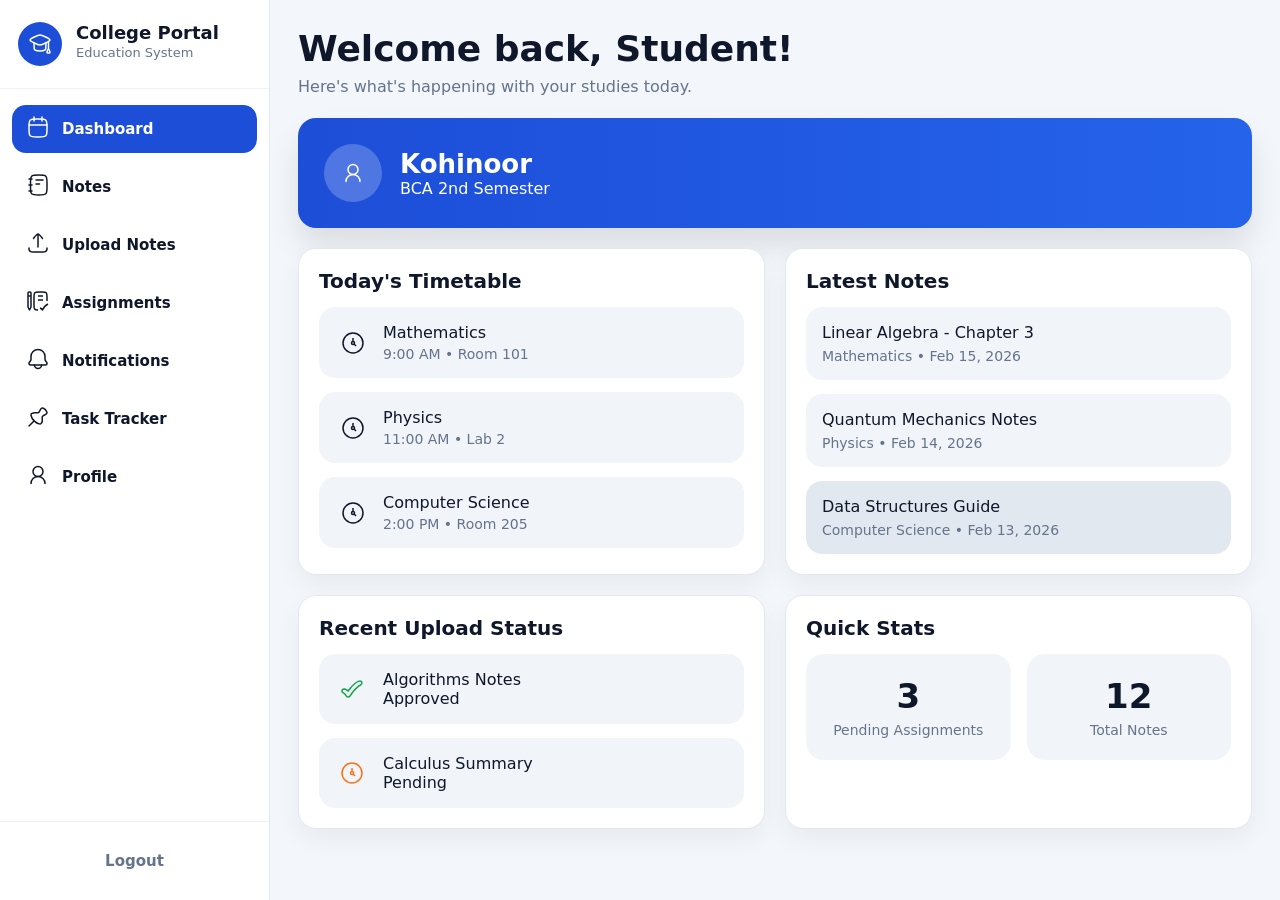
==== student dashboard section/student_dashboard.html @ 4016aca6 "Initial commit - College Portal Project" ====
<!doctype html>
<html lang="en">
  <head>
    <meta charset="UTF-8" />
    <meta name="viewport" content="width=device-width, initial-scale=1.0" />
    <title>College Portal - Dashboard</title>
    <link rel="stylesheet" href="student_dashboard.css" />
    <link rel="stylesheet" href="notes_student_dashboard.css">
  </head>

  <body>
    <!-- ===== SIDEBAR ===== -->
    <aside class="sidebar">
      <div class="brand">
        <div class="brand-icon">
          
          <svg xmlns="http://www.w3.org/2000/svg" viewBox="0 0 24 24" width="24" height="24" color="white" fill="none" stroke="currentColor" stroke-width="1.5" stroke-linecap="round" stroke-linejoin="round">
    <path d="M2 8C2 9.34178 10.0949 13 11.9861 13C13.8772 13 21.9722 9.34178 21.9722 8C21.9722 6.65822 13.8772 3 11.9861 3C10.0949 3 2 6.65822 2 8Z"/>
    <path d="M5.99414 11L6.23925 16.6299C6.24415 16.7426 6.25634 16.8555 6.28901 16.9635C6.38998 17.2973 6.57608 17.6006 6.86 17.8044C9.08146 19.3985 14.8901 19.3985 17.1115 17.8044C17.3956 17.6006 17.5816 17.2973 17.6826 16.9635C17.7152 16.8555 17.7274 16.7426 17.7324 16.6299L17.9774 11"/>
    <path d="M20.4734 9.5V16.5M20.4734 16.5C19.6814 17.9463 19.3312 18.7212 18.9755 20C18.8983 20.455 18.9596 20.6843 19.2732 20.8879C19.4006 20.9706 19.5537 21 19.7055 21H21.2259C21.3876 21 21.5507 20.9663 21.6838 20.8745C21.9753 20.6735 22.0503 20.453 21.9713 20C21.6595 18.8126 21.2623 18.0008 20.4734 16.5Z"/>
</svg>
        </div>

        <div class="brand-text">
          <h2>College Portal</h2>
          <p>Education System</p>
        </div>
      </div>

      <!-- ✅ SIDEBAR NAV -->
      <nav class="nav">
        <button class="nav-item active" data-page="dashboardPage">
          <span class="nav-ico"><svg xmlns="http://www.w3.org/2000/svg" viewBox="0 0 24 24" width="24" height="24" color="currentColor" fill="none" stroke="currentColor" stroke-width="1.5" stroke-linecap="round" stroke-linejoin="round">
    <path d="M16 2V6M8 2V6"/>
    <path d="M13 4H11C7.22876 4 5.34315 4 4.17157 5.17157C3 6.34315 3 8.22876 3 12V14C3 17.7712 3 19.6569 4.17157 20.8284C5.34315 22 7.22876 22 11 22H13C16.7712 22 18.6569 22 19.8284 20.8284C21 19.6569 21 17.7712 21 14V12C21 8.22876 21 6.34315 19.8284 5.17157C18.6569 4 16.7712 4 13 4Z"/>
    <path d="M3 10H21"/>
</svg></span>
          Dashboard
        </button>

        <button class="nav-item" data-page="notesPage">
          <span class="nav-ico"> <svg xmlns="http://www.w3.org/2000/svg" viewBox="0 0 24 24" width="24" height="24" color="currentColor" fill="none" stroke="currentColor" stroke-width="1.5" stroke-linecap="round" stroke-linejoin="round">
    <path d="M10 11H13.5M10 7H17"/>
    <path d="M13 2H12.5C8.72877 2 6.84314 2 5.67157 3.17158C4.5 4.34315 4.5 6.22877 4.5 10V14C4.5 17.7712 4.5 19.6569 5.67157 20.8284C6.84315 22 8.72876 22 12.5 22H13C16.7712 22 18.6569 22 19.8284 20.8284C21 19.6569 21 17.7712 21 14V10C21 6.22877 21 4.34315 19.8284 3.17157C18.6569 2 16.7712 2 13 2Z"/>
    <path d="M6 6H3M6 12H3M6 18H3"/>
</svg></span>
          Notes
        </button>

        <button class="nav-item" data-page="uploadPage">
          <span class="nav-ico"><svg xmlns="http://www.w3.org/2000/svg" viewBox="0 0 24 24" width="24" height="24" color="currentColor" fill="none" stroke="currentColor" stroke-width="1.5" stroke-linecap="round" stroke-linejoin="round">
    <path d="M2.99994 17C2.99994 17.93 2.99994 18.395 3.10216 18.7765C3.37956 19.8117 4.18821 20.6204 5.22348 20.8978C5.60498 21 6.06997 21 6.99994 21L16.9999 21C17.9299 21 18.3949 21 18.7764 20.8978C19.8117 20.6204 20.6203 19.8117 20.8977 18.7765C20.9999 18.395 20.9999 17.93 20.9999 17"/>
    <path d="M16.5 7.49993C16.5 7.49993 13.1858 2.99997 12 2.99996C10.8141 2.99995 7.50002 7.49996 7.50002 7.49996M12 3.99996V16"/>
</svg></span>
          Upload Notes
        </button>

        <button class="nav-item" data-page="assignmentsPage">
          <span class="nav-ico"><svg xmlns="http://www.w3.org/2000/svg" viewBox="0 0 24 24" width="24" height="24" color="currentColor" fill="none" stroke="currentColor" stroke-width="1.5" stroke-linejoin="round">
    <path d="M4 3H3C2.44772 3 2 3.44772 2 4V18L3.5 21L5 18V4C5 3.44772 4.55228 3 4 3Z"/>
    <path d="M21 12.0013V8.00072C21 5.64336 21 4.46468 20.2678 3.73234C19.5355 3 18.357 3 16 3H13C10.643 3 9.46447 3 8.73223 3.73234C8 4.46468 8 5.64336 8 8.00072V16.0019C8 18.3592 8 19.5379 8.73223 20.2703C9.35264 20.8908 10.2934 20.9855 12 21"/>
    <path d="M12 7H17"/>
    <path d="M12 11H17"/>
    <path d="M14 19C14 19 15.5 19.5 16.5 21C16.5 21 18 17 22 15"/>
    <path d="M2 7H5"/>
</svg></span>
          Assignments
        </button>

        <button class="nav-item" data-page="notificationsPage">
          <span class="nav-ico"><svg xmlns="http://www.w3.org/2000/svg" viewBox="0 0 24 24" width="24" height="24" color="currentColor" fill="none" stroke="currentColor" stroke-width="1.5" stroke-linecap="round" stroke-linejoin="round">
    <path d="M15.5 18C15.5 19.933 13.933 21.5 12 21.5C10.067 21.5 8.5 19.933 8.5 18"/>
    <path d="M19.2311 18H4.76887C3.79195 18 3 17.208 3 16.2311C3 15.762 3.18636 15.3121 3.51809 14.9803L4.12132 14.3771C4.68393 13.8145 5 13.0514 5 12.2558V9.5C5 5.63401 8.13401 2.5 12 2.5C15.866 2.5 19 5.634 19 9.5V12.2558C19 13.0514 19.3161 13.8145 19.8787 14.3771L20.4819 14.9803C20.8136 15.3121 21 15.762 21 16.2311C21 17.208 20.208 18 19.2311 18Z"/>
</svg></span>
          Notifications
        </button>

        <button class="nav-item" data-page="taskTrackerPage">
  <span class="nav-ico"><svg xmlns="http://www.w3.org/2000/svg" viewBox="0 0 24 24" width="24" height="24" color="currentColor" fill="none" stroke="currentColor" stroke-width="1.5" stroke-linecap="round" stroke-linejoin="round">
    <path d="M3 21L8 16"/>
    <path d="M13.2585 18.8714C9.51516 18.0215 5.97844 14.4848 5.12853 10.7415C4.99399 10.1489 4.92672 9.85266 5.12161 9.37197C5.3165 8.89129 5.55457 8.74255 6.03071 8.44509C7.10705 7.77265 8.27254 7.55888 9.48209 7.66586C11.1793 7.81598 12.0279 7.89104 12.4512 7.67048C12.8746 7.44991 13.1622 6.93417 13.7376 5.90269L14.4664 4.59604C14.9465 3.73528 15.1866 3.3049 15.7513 3.10202C16.316 2.89913 16.6558 3.02199 17.3355 3.26771C18.9249 3.84236 20.1576 5.07505 20.7323 6.66449C20.978 7.34417 21.1009 7.68401 20.898 8.2487C20.6951 8.8134 20.2647 9.05346 19.4039 9.53358L18.0672 10.2792C17.0376 10.8534 16.5229 11.1406 16.3024 11.568C16.0819 11.9955 16.162 12.8256 16.3221 14.4859C16.4399 15.7068 16.2369 16.88 15.5555 17.9697C15.2577 18.4458 15.1088 18.6839 14.6283 18.8786C14.1477 19.0733 13.8513 19.006 13.2585 18.8714Z"/>
</svg></span>
  Task Tracker
</button>

        <button class="nav-item" data-page="profilePage">
          <span class="nav-ico"><svg xmlns="http://www.w3.org/2000/svg" viewBox="0 0 24 24" width="24" height="24" color="currentColor" fill="none" stroke="currentColor" stroke-width="1.5" stroke-linecap="round" stroke-linejoin="round">
    <path d="M17 8.5C17 5.73858 14.7614 3.5 12 3.5C9.23858 3.5 7 5.73858 7 8.5C7 11.2614 9.23858 13.5 12 13.5C14.7614 13.5 17 11.2614 17 8.5Z"/>
    <path d="M19 20.5C19 16.634 15.866 13.5 12 13.5C8.13401 13.5 5 16.634 5 20.5"/>
</svg></span>


          Profile
        </button>
      </nav>

      <div class="logout">
        <button class="logout-btn">Logout</button>
      </div>
    </aside>

    <!-- ===== MAIN CONTENT (SCROLLABLE) ===== -->
    <main class="main">
      <!-- ========================= -->
      <!-- ✅ DASHBOARD PAGE -->
      <!-- ========================= -->
      <section class="page-section active-page" id="dashboardPage">
        <!-- Top heading -->
        <div class="top">
          <h1>Welcome back, Student!</h1>
          <p>Here's what's happening with your studies today.</p>
        </div>

        <!-- Blue banner -->
        <section class="banner">
          <div class="avatar">
            <div class="circle"><svg xmlns="http://www.w3.org/2000/svg" viewBox="0 0 24 24" width="24" height="24" color="currentColor" fill="none" stroke="currentColor" stroke-width="1.5" stroke-linecap="round" stroke-linejoin="round">
    <path d="M17 8.5C17 5.73858 14.7614 3.5 12 3.5C9.23858 3.5 7 5.73858 7 8.5C7 11.2614 9.23858 13.5 12 13.5C14.7614 13.5 17 11.2614 17 8.5Z"/>
    <path d="M19 20.5C19 16.634 15.866 13.5 12 13.5C8.13401 13.5 5 16.634 5 20.5"/>
</svg></div>
          </div>

          <div class="banner-info">
            <h2>Kohinoor</h2>

            <div class="white">
              <span> BCA</span>
              <span> 2nd Semester</span>
              
            </div>
          </div>
        </section>

        <!-- Cards row -->
        <section class="grid-2">
          <!-- Today's Timetable -->
          <div class="card">
            <div class="card-title">
              
              <h3>Today's Timetable</h3>
            </div>

            <div class="list">
              <div class="list-item">
                <div class="left-ico"><svg xmlns="http://www.w3.org/2000/svg" viewBox="0 0 24 24" width="24" height="24" color="currentColor" fill="none" stroke="currentColor" stroke-width="1.5">
    <path d="M12 22C17.5228 22 22 17.5228 22 12C22 6.47715 17.5228 2 12 2C6.47715 2 2 6.47715 2 12C2 17.5228 6.47715 22 12 22Z"/>
    <path d="M12.0078 10.5082C11.1794 10.5082 10.5078 11.1798 10.5078 12.0082C10.5078 12.8366 11.1794 13.5082 12.0078 13.5082C12.8362 13.5082 13.5078 12.8366 13.5078 12.0082C13.5078 11.1798 12.8362 10.5082 12.0078 10.5082ZM12.0078 10.5082V6.99902M15.0147 15.0198L13.0661 13.0712"/>
</svg></div>
                <div>
                  <h4>Mathematics</h4>
                  <p>9:00 AM • Room 101</p>
                </div>
              </div>

              <div class="list-item">
                <div class="left-ico"><svg xmlns="http://www.w3.org/2000/svg" viewBox="0 0 24 24" width="24" height="24" color="currentColor" fill="none" stroke="currentColor" stroke-width="1.5">
    <path d="M12 22C17.5228 22 22 17.5228 22 12C22 6.47715 17.5228 2 12 2C6.47715 2 2 6.47715 2 12C2 17.5228 6.47715 22 12 22Z"/>
    <path d="M12.0078 10.5082C11.1794 10.5082 10.5078 11.1798 10.5078 12.0082C10.5078 12.8366 11.1794 13.5082 12.0078 13.5082C12.8362 13.5082 13.5078 12.8366 13.5078 12.0082C13.5078 11.1798 12.8362 10.5082 12.0078 10.5082ZM12.0078 10.5082V6.99902M15.0147 15.0198L13.0661 13.0712"/>
</svg></div>
                <div>
                  <h4>Physics</h4>
                  <p>11:00 AM • Lab 2</p>
                </div>
              </div>

              <div class="list-item">
                <div class="left-ico"><svg xmlns="http://www.w3.org/2000/svg" viewBox="0 0 24 24" width="24" height="24" color="currentColor" fill="none" stroke="currentColor" stroke-width="1.5">
    <path d="M12 22C17.5228 22 22 17.5228 22 12C22 6.47715 17.5228 2 12 2C6.47715 2 2 6.47715 2 12C2 17.5228 6.47715 22 12 22Z"/>
    <path d="M12.0078 10.5082C11.1794 10.5082 10.5078 11.1798 10.5078 12.0082C10.5078 12.8366 11.1794 13.5082 12.0078 13.5082C12.8362 13.5082 13.5078 12.8366 13.5078 12.0082C13.5078 11.1798 12.8362 10.5082 12.0078 10.5082ZM12.0078 10.5082V6.99902M15.0147 15.0198L13.0661 13.0712"/>
</svg></div>
                <div>
                  <h4>Computer Science</h4>
                  <p>2:00 PM • Room 205</p>
                </div>
              </div>
            </div>
          </div>

          <!-- Latest Notes -->
          <div class="card">
            <div class="card-title">
              
              <h3>Latest Notes</h3>
            </div>

            <div class="list">
              <div class="note">
                <h4>Linear Algebra - Chapter 3</h4>
                <p>Mathematics • Feb 15, 2026</p>
              </div>

              <div class="note">
                <h4>Quantum Mechanics Notes</h4>
                <p>Physics • Feb 14, 2026</p>
              </div>

              <div class="note active-note">
                <h4>Data Structures Guide</h4>
                <p>Computer Science • Feb 13, 2026</p>
              </div>
            </div>
          </div>
        </section>

        <!-- Bottom row -->
        <section class="grid-2">
          <!-- Recent Upload Status -->
          <div class="card">
            <div class="card-title">
              
              <h3>Recent Upload Status</h3>
            </div>

            <div class="list">
              <div class="upload">
                <div class="status green"><svg xmlns="http://www.w3.org/2000/svg" viewBox="0 0 24 24" width="24" height="24" color="currentColor" fill="none" stroke="currentColor" stroke-width="1.5" stroke-linecap="round" stroke-linejoin="round">
    <path d="M21.8606 5.39176C22.2875 6.49635 21.6888 7.2526 20.5301 7.99754C19.5951 8.5986 18.4039 9.24975 17.1417 10.363C15.9044 11.4543 14.6968 12.7687 13.6237 14.0625C12.5549 15.351 11.6465 16.586 11.0046 17.5005C10.5898 18.0914 10.011 18.9729 10.011 18.9729C9.60281 19.6187 8.86895 20.0096 8.08206 19.9998C7.295 19.99 6.57208 19.5812 6.18156 18.9251C5.18328 17.248 4.41296 16.5857 4.05891 16.3478C3.11158 15.7112 2 15.6171 2 14.1335C2 12.9554 2.99489 12.0003 4.22216 12.0003C5.08862 12.0323 5.89398 12.373 6.60756 12.8526C7.06369 13.1591 7.54689 13.5645 8.04948 14.0981C8.63934 13.2936 9.35016 12.3653 10.147 11.4047C11.3042 10.0097 12.6701 8.51309 14.1349 7.22116C15.5748 5.95115 17.2396 4.76235 19.0042 4.13381C20.1549 3.72397 21.4337 4.28718 21.8606 5.39176Z"/>
</svg></div>
                <div>
                  <h4>Algorithms Notes</h4>
                  <p>Approved</p>
                </div>
              </div>

              <div class="upload">
                <div class="status orange"><svg xmlns="http://www.w3.org/2000/svg" viewBox="0 0 24 24" width="24" height="24" color="currentColor" fill="none" stroke="currentColor" stroke-width="1.5">
    <path d="M12 22C17.5228 22 22 17.5228 22 12C22 6.47715 17.5228 2 12 2C6.47715 2 2 6.47715 2 12C2 17.5228 6.47715 22 12 22Z"/>
    <path d="M12.0078 10.5082C11.1794 10.5082 10.5078 11.1798 10.5078 12.0082C10.5078 12.8366 11.1794 13.5082 12.0078 13.5082C12.8362 13.5082 13.5078 12.8366 13.5078 12.0082C13.5078 11.1798 12.8362 10.5082 12.0078 10.5082ZM12.0078 10.5082V6.99902M15.0147 15.0198L13.0661 13.0712"/>
</svg></div>
                <div>
                  <h4>Calculus Summary</h4>
                  <p>Pending</p>
                </div>
              </div>
            </div>
          </div>

          <!-- Quick Stats -->
          <div class="card">
            <div class="card-title">
              
              <h3>Quick Stats</h3>
            </div>

            <div class="stats">
              <div class="stat">
                <h2>3</h2>
                <p>Pending Assignments</p>
              </div>

              <div class="stat">
                <h2>12</h2>
                <p>Total Notes</p>
              </div>
            </div>
          </div>
        </section>
      </section>

      <!-- ========================= -->
      <!-- ✅ NOTES PAGE -->
      <!-- ========================= -->
      <section class="page-section" id="notesPage">
       
       <div class="main-content">
    <div class="top-section">
        <h1>Notes Library</h1>
        <p>Browse and download study materials</p>
    </div>

    <div class="search-filter">
        <input type="text" id="searchInput" placeholder="Search notes..." />
        
        <div class="custom-select" id="subjectDropdown">
    <div class="select-trigger">
        <span id="selectedText">All Subjects</span>
        <svg class="arrow" width="16" height="16" viewBox="0 0 24 24">
            <path d="M6 9l6 6 6-6" fill="none" stroke="currentColor" stroke-width="2"/>
        </svg>
    </div>

    <div class="dropdown-menu">
        <div class="dropdown-item active" data-value="All">
            All Subjects
            <span class="check">✓</span>
        </div>
        <div class="dropdown-item" data-value="Mathematics">Mathematics</div>
        <div class="dropdown-item" data-value="Physics">Physics</div>
        <div class="dropdown-item" data-value="Computer Science">Computer Science</div>
    </div>
</div>
    </div>

    <div class="notes-grid" id="notesContainer">
        <!-- Notes will render here -->
    </div>
</div>
      </section>

      <!-- ========================= -->
      <!-- ✅ UPLOAD NOTES PAGE -->
      <!-- ========================= -->
      <section class="page-section" id="uploadPage">
        <div class="notes-container">
  <div class="notes-header">
    <h1>Notes Library</h1>
    <p>Browse and download study materials</p>
  </div>

  <div class="notes-controls">
    <input type="text" id="searchInput" placeholder="Search notes..." />
    
    <select id="subjectFilter">
      <option value="all">All Subjects</option>
      <option value="Mathematics">Mathematics</option>
      <option value="Physics">Physics</option>
      <option value="Computer Science">Computer Science</option>
    </select>
  </div>

  <div id="notesGrid" class="notes-grid">
    <!-- Notes will render here dynamically -->
  </div>
</div>
      </section>

      <!-- ========================= -->
      <!-- ✅ ASSIGNMENTS PAGE -->
      <!-- ========================= -->
      <section class="page-section" id="assignmentsPage">
        <h1 class="page-title">Assignments</h1>
        <p class="page-sub">Your assignments will show here.</p>

        <div class="card">
          <h3>📝 Pending Assignments</h3>
          <p style="margin-top: 10px; color: #64748b">
            (Yaha assignment list add kar sakte ho)
          </p>
        </div>
      </section>

      <!-- ========================= -->
      <!-- ✅ NOTIFICATIONS PAGE -->
      <!-- ========================= -->
      <section class="page-section" id="notificationsPage">
        <h1 class="page-title">Notifications</h1>
        <p class="page-sub">Your notifications will show here.</p>

        <div class="card">
          <h3>🔔 Notification List</h3>
          <p style="margin-top: 10px; color: #64748b">
            (Yaha notifications show hongi)
          </p>
        </div>
      </section>


      <!-- ========================= -->
<!-- ✅ TASK TRACKER PAGE -->
<!-- ========================= -->
<section class="page-section" id="taskTrackerPage">
  <h1 class="page-title">Task Tracker</h1>
  <p class="page-sub">Manage your daily study tasks.</p>

  <div class="card">
    <h3>➕ Add New Task</h3>
    <input type="text" id="taskInput" placeholder="Enter task..." 
      style="margin-top:15px; padding:10px; width:100%; border-radius:10px; border:1px solid #cbd5e1;">
    <button onclick="addTask()" 
      style="margin-top:10px; padding:10px 18px; border:none; background:#1d4ed8; color:white; border-radius:10px; cursor:pointer;">
      Add Task
    </button>
  </div>

  <div class="card" style="margin-top:20px;">
    <h3>📋 Task List</h3>
    <ul id="taskList" style="margin-top:15px; list-style:none;"></ul>
  </div>
</section>

      <!-- ========================= -->
      <!-- ✅ PROFILE PAGE -->
      <!-- ========================= -->
      <section class="page-section" id="profilePage">
        <h1 class="page-title">Profile</h1>
        <p class="page-sub">Student profile details.</p>

        <div class="card">
          <h3>👤 Student Info</h3>
          <p style="margin-top: 10px; color: #64748b">
            (Yaha student profile info show karna)
          </p>
        </div>
      </section>
    </main>

    <script src="student_dashboard.js"></script>
    <script src="notes_student_dashboard.js"></script>
  </body>
</html>
---- student dashboard section/student_dashboard.css ----
*{
  margin: 0;
  padding: 0;
  box-sizing: border-box;
  font-family: system-ui, -apple-system, Segoe UI, Roboto, Arial, sans-serif;
}



body{
  background: #f3f6fb;
  color: #0f172a;
}

/* ===== SIDEBAR FIXED ===== */
.sidebar{
  position: fixed;
  left: 0;
  top: 0;
  width: 270px;
  height: 100vh;
  background: #fff;
  border-right: 1px solid #e2e8f0;
  display: flex;
  flex-direction: column;
}
h4{
  font-weight: 500;
}


.brand{
  display: flex;
  gap: 14px;
  padding: 22px 18px;
  border-bottom: 1px solid #eef2f7;
}

.brand-icon{
  width: 44px;
  height: 44px;
  border-radius: 50%;
  background: #1d4ed8;
  display: grid;
  place-items: center;
  overflow: hidden;
}
h1{
  font-weight: 700;
}


.brand-icon img{
  width: 24px;
  height: 24px;
  object-fit: contain;
  
}

.brand-text h2{
  font-size: 18px;
  font-weight: 700;
}

.brand-text p{
  font-size: 13px;
  color: #64748b;
  margin-top: 2px;
}

.nav{
  padding: 16px 12px;
  display: flex;
  flex-direction: column;
  gap: 10px;
}

.nav-item{
  width: 100%;
  height: 48px;
  border: none;
  border-radius: 14px;
  background: transparent;
  cursor: pointer;
  font-size: 15px;
  font-weight: 600;
  display: flex;
  align-items: center;
  gap: 12px;
  padding: 0 14px;
  color: #0f172a;
  transition: 0.2s;
}

.nav-item:hover{
  background: #f1f5f9;
}

.nav-item.active{
  background: #1d4ed8;
  color: #fff;
}

.nav-ico{
  font-size: 18px;
}

/* Logout */
.logout{
  margin-top: auto;
  padding: 16px 12px;
  border-top: 1px solid #eef2f7;
}

.logout-btn{
  width: 100%;
  height: 46px;
  border-radius: 14px;
  border: none;
  background: transparent;
  font-size: 15px;
  font-weight: 700;
  color: #64748b;
  cursor: pointer;
}

.logout-btn:hover{
  background: #f1f5f9;
}

/* ===== MAIN SCROLLABLE ===== */
.main{
  margin-left: 270px;
  height: 100vh;
  overflow-y: auto;
  padding: 28px 28px 60px;
}

/* Top */
.top h1{
  font-size: 36px;
  font-weight: 700;
}

.top p{
  margin-top: 8px;
  color: #64748b;
  font-size: 16px;
}

/* Banner */
.banner{
  margin-top: 22px;
  background: linear-gradient(90deg, #1d4ed8, #2563eb);
  border-radius: 18px;
  padding: 26px;
  display: flex;
  align-items: center;
  gap: 18px;
  color: #fff;
  box-shadow: 0 18px 30px rgba(0,0,0,0.10);
}

.avatar .circle{
  width: 58px;
  height: 58px;
  border-radius: 50%;
  background: rgba(255,255,255,0.22);
  display: grid;
  place-items: center;
  font-size: 26px;
}

.banner-info h2{
  font-size: 26px;
  font-weight: 700;
}

.meta{
  margin-top: 10px;
  display: flex;
  flex-wrap: wrap;
  gap: 18px;
  font-size: 14px;
  opacity: 0.95;
}

/* Grid */
.grid-2{
  margin-top: 20px;
  display: grid;
  grid-template-columns: 1fr 1fr;
  gap: 20px;
}

.card{
  background: #fff;
  border-radius: 18px;
  padding: 20px;
  border: 1px solid #e2e8f0;
  box-shadow: 0 10px 25px rgba(0,0,0,0.05);
}

.card-title{
  display: flex;
  align-items: center;
  gap: 10px;
  margin-bottom: 14px;
}

.card-title h3{
  font-size: 20px;
  font-weight: 700;
}

.title-ico{
  font-size: 18px;
}

/* Lists */
.list{
  display: flex;
  flex-direction: column;
  gap: 14px;
}

.list-item{
  display: flex;
  gap: 12px;
  align-items: center;
  padding: 16px;
  border-radius: 16px;
  background: #f1f5f9;
}

.left-ico{
  width: 36px;
  height: 36px;
  
  
  display: grid;
  place-items: center;
  
}

.list-item h4{
  font-size: 16px;
  font-weight: 500;
}

.list-item p{
  margin-top: 4px;
  color: #64748b;
  font-size: 14px;
}

/* Notes */
.note{
  padding: 16px;
  border-radius: 16px;
  background: #f1f5f9;
}

.note h4{
  font-size: 16px;
  font-weight: 500;
}

.note p{
  margin-top: 6px;
  color: #64748b;
  font-size: 14px;
}

.active-note{
  background: #e2e8f0;
}

/* Upload */
.upload{
  display: flex;
  align-items: center;
  gap: 14px;
  padding: 16px;
  border-radius: 16px;
  background: #f1f5f9;
}

.status{
  width: 34px;
  height: 34px;
  
  display: grid;
  place-items: center;
  font-weight: 500;
  
 
}

.status.green{
  color: #16a34a;
}

.status.orange{
  color: #f97316;
}

/* Stats */
.stats{
  display: grid;
  grid-template-columns: 1fr 1fr;
  gap: 16px;
  margin-top: 10px;
}

.stat{
  padding: 22px;
  border-radius: 18px;
  background: #f1f5f9;
  text-align: center;
}

.stat h2{
  font-size: 34px;
  font-weight: 600;
}

.stat p{
  margin-top: 6px;
  color: #64748b;
  font-size: 14px;
}

/* Responsive */
@media (max-width: 1050px){
  .grid-2{
    grid-template-columns: 1fr;
  }
}

@media (max-width: 760px){
  .sidebar{
    width: 220px;
  }
  .main{
    margin-left: 220px;
    padding: 20px;
  }
  .top h1{
    font-size: 28px;
  }
}










/* Pages system */
.page-section{
  display: none;
}

.page-section.active-page{
  display: block;
}

.page-title{
  font-size: 34px;
  font-weight: 900;
  margin-bottom: 6px;
}

.page-sub{
  color: #64748b;
  margin-bottom: 18px;
}
---- student dashboard section/notes_student_dashboard.css ----
/* ===============================
   MAIN LAYOUT
=================================*/

.main-content {
    padding: 0px;
    background: #f5f7fb;
    min-height: 100vh;
}

.top-section h1 {
    font-size: 28px;
    margin-bottom: 6px;
    font-weight: 500px;
}

.top-section p {
    color: #6c757d;
    margin-bottom: 35px;
}

/* ===============================
   SEARCH & FILTER
=================================*/

.search-filter {
    display: flex;
    justify-content: space-between;
    align-items: center;
    margin-bottom: 40px;
}

/* Search Input */
.search-filter input {
    width: 910px;
    padding: 12px 16px;
    border-radius: 16px;
    border: 1px solid #e5e7eb;
    font-size: 14px;
    outline: none;
    background: white;
    transition: 0.2s ease;
}

.search-filter input:focus {
    border-color: #3b82f6;
    box-shadow: 0 0 0 3px rgba(59,130,246,0.15);
}

/* ===============================
   GRID LAYOUT
=================================*/

.notes-grid {
    display: grid;
    grid-template-columns: repeat(auto-fill, minmax(320px, 1fr));
    gap: 28px;
    align-items: stretch;
}

/* ===============================
   PREMIUM CARD DESIGN
=================================*/

.note-card {
    background: #ffffff;
    border-radius: 22px;
    padding: 24px;
    box-shadow: 0 8px 22px rgba(0, 0, 0, 0.05);

    display: flex;
    flex-direction: column;
    justify-content: space-between;
    transition: 0.25s ease;
}

.note-card:hover {
    transform: translateY(-6px);
    box-shadow: 0 12px 28px rgba(0, 0, 0, 0.08);
}

.note-card-top {
    display: flex;
    gap: 18px;
    flex: 1;
}

.note-icon {
    width: 60px;
    height: 60px;
    background: #dbeafe;
    border-radius: 18px;
    display: flex;
    align-items: center;
    justify-content: center;
    font-size: 26px;
}

/* Title */
.note-content h3 {
    font-size: 20px;
    font-weight: 600;
    margin-bottom: 6px;

    display: -webkit-box;
    -webkit-line-clamp: 2;
    -webkit-box-orient: vertical;
    overflow: hidden;
}

/* Subject */
.subject {
    color: #3b82f6;
    font-weight: 500;
    margin-bottom: 12px;
}

/* Meta */
.meta {
    color: #64748b;
    font-size: 14px;
    margin-bottom: 4px;
}

/* ===============================
   ACTION BUTTONS
=================================*/

.note-actions {
    display: flex;
    gap: 14px;
    align-items: center;
    margin-top: 20px;
}

.download-btn {
    flex: 1;
    background: linear-gradient(90deg, #3b5bdb, #2f5bea);
    color: white;
    border: none;
    /* padding: 12px; */
    
    border-radius: 14px;
    /* font-size: 15px; */
    font-weight: 500;
    cursor: pointer;
    transition: 0.25s ease;
     padding: 9px 12px;   /* pehle 12px tha */
    font-size: 14px;     /* optional slight balance */
    
}

.download-btn:hover {
    transform: translateY(-2px);
    box-shadow: 0 6px 16px rgba(47,91,234,0.3);
}

.view-btn {
    width: 44px;
    height: 35px;
    border-radius: 14px;
    border: 2px solid #3b5bdb;
    background: #eef2ff;
    cursor: pointer;
    font-size: 18px;
    transition: 0.25s ease;
    .view-btn {
    
    font-size: 16px;
}
}

.view-btn:hover {
    background: #dbeafe;
}

/* ===============================
   CUSTOM DROPDOWN
=================================*/

.custom-select {
    position: relative;
    width: 220px;
    font-family: system-ui;
}

.select-trigger {
    background: white;
    border-radius: 16px;
    padding: 12px 16px;
    border: 1px solid #e5e7eb;
    display: flex;
    justify-content: space-between;
    align-items: center;
    cursor: pointer;
    transition: 0.2s ease;
    
}

.select-trigger:hover {
    border-color: #cbd5e1;
}

.arrow {
    transition: transform 0.2s ease;
    color: #64748b;
}

.custom-select.open .arrow {
    transform: rotate(180deg);
}

.dropdown-menu {
    position: absolute;
    top: 110%;
    left: 0;
    right: 0;
    background: white;
    border-radius: 16px;
    box-shadow: 0 15px 35px rgba(0,0,0,0.08);
    padding: 6px;
    display: none;
    z-index: 1000;
}

.custom-select.open .dropdown-menu {
    display: block;
}

.dropdown-item {
    padding: 12px 14px;
    border-radius: 12px;
    cursor: pointer;
    display: flex;
    justify-content: space-between;
    align-items: center;
    transition: 0.2s ease;
}

.dropdown-item:hover {
    background: #f1f5f9;
}

.dropdown-item.active {
    background: #e2e8f0;
    font-weight: 500;
}

.check {
    font-size: 14px;
    color: #1e293b;
}
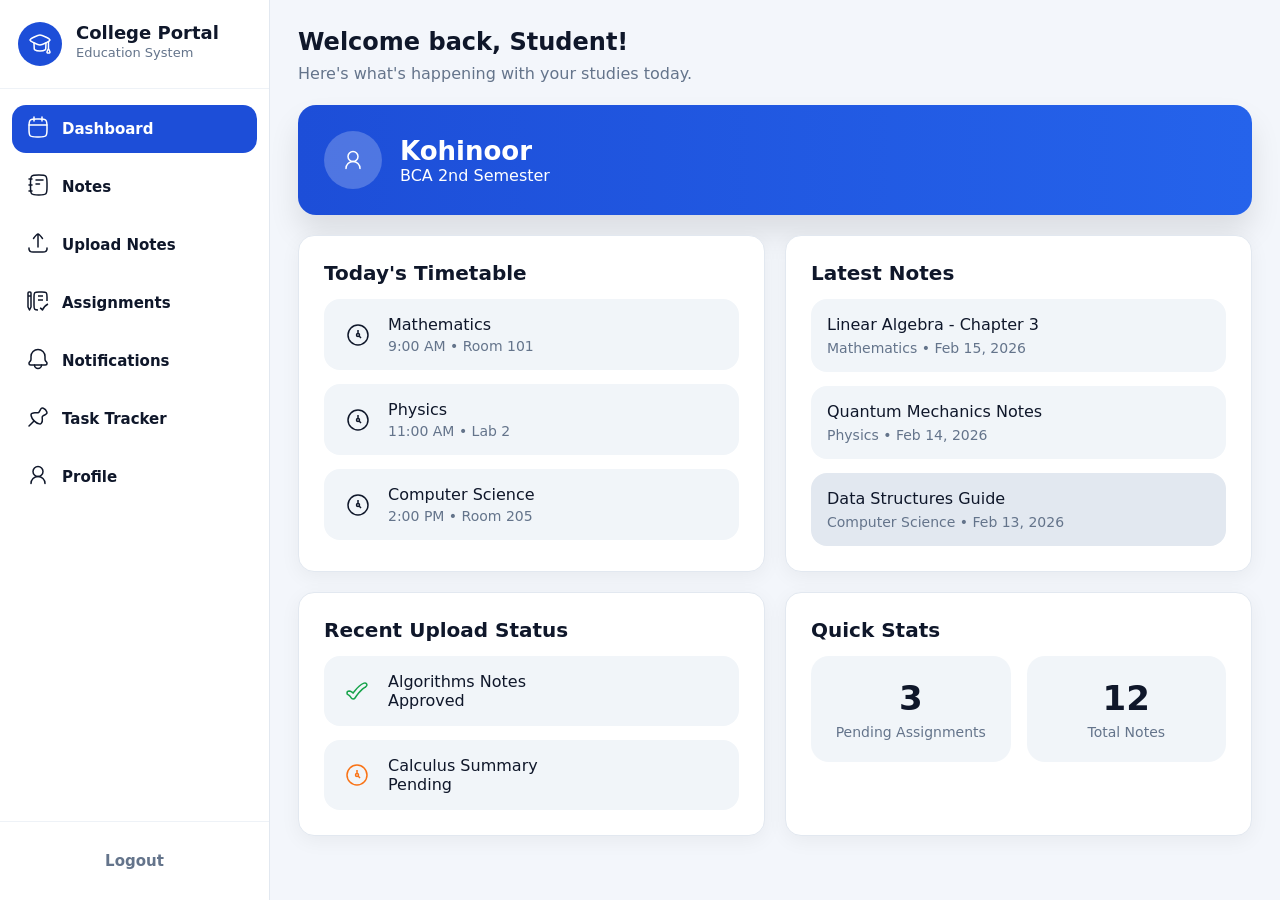
==== commit 18170d2f: "Adding Basic Structure Of Upload Notes Section Without Proper Css" ====
--- a/student dashboard section/student_dashboard.html
+++ b/student dashboard section/student_dashboard.html
@@ -6,6 +6,7 @@
     <title>College Portal - Dashboard</title>
     <link rel="stylesheet" href="student_dashboard.css" />
     <link rel="stylesheet" href="notes_student_dashboard.css">
+    <link rel="stylesheet" href="upload_notes_student_dashboard.css">
   </head>
 
   <body>
@@ -301,26 +302,81 @@
       <!-- ✅ UPLOAD NOTES PAGE -->
       <!-- ========================= -->
       <section class="page-section" id="uploadPage">
-        <div class="notes-container">
-  <div class="notes-header">
-    <h1>Notes Library</h1>
-    <p>Browse and download study materials</p>
-  </div>
-
-  <div class="notes-controls">
-    <input type="text" id="searchInput" placeholder="Search notes..." />
+       <!-- ================= RIGHT SECTION ================= -->
+<div class="main-content">
+
+    <div class="top-section">
+        <h1>Upload Notes</h1>
+        <p>Share your study materials with classmates</p>
+    </div>
+
+    <div class="content-grid">
+
+        <!-- Upload Form Card -->
+        <div class="card upload-card">
+            <h2>Upload New Notes</h2>
+
+            <form id="uploadForm">
+
+                <div class="form-group">
+                    <label>Note Title</label>
+                    <input type="text" id="noteTitle" placeholder="Enter note title" required>
+                </div>
+
+                <div class="form-group">
+                    <label>Subject</label>
+                    <select id="noteSubject" required>
+                        <option value="">Select subject</option>
+                        <option>Computer Science</option>
+                        <option>Mathematics</option>
+                        <option>Physics</option>
+                        <option>Chemistry</option>
+                    </select>
+                </div>
+
+                <div class="form-group">
+                    <label>Description</label>
+                    <textarea id="noteDescription" placeholder="Provide a brief description"></textarea>
+                </div>
+
+               <div class="upload-box" id="uploadBox">
     
-    <select id="subjectFilter">
-      <option value="all">All Subjects</option>
-      <option value="Mathematics">Mathematics</option>
-      <option value="Physics">Physics</option>
-      <option value="Computer Science">Computer Science</option>
-    </select>
-  </div>
-
-  <div id="notesGrid" class="notes-grid">
-    <!-- Notes will render here dynamically -->
-  </div>
+    
+    <div class="upload-icon">
+        <svg xmlns="http://www.w3.org/2000/svg" viewBox="0 0 24 24" width="50" height="50" color="currentColor" fill="none" stroke="currentColor" stroke-width="1.5" stroke-linecap="round" stroke-linejoin="round">
+    <path d="M2.99994 17C2.99994 17.93 2.99994 18.395 3.10216 18.7765C3.37956 19.8117 4.18821 20.6204 5.22348 20.8978C5.60498 21 6.06997 21 6.99994 21L16.9999 21C17.9299 21 18.3949 21 18.7764 20.8978C19.8117 20.6204 20.6203 19.8117 20.8977 18.7765C20.9999 18.395 20.9999 17.93 20.9999 17"/>
+    <path d="M16.5 7.49993C16.5 7.49993 13.1858 2.99997 12 2.99996C10.8141 2.99995 7.50002 7.49996 7.50002 7.49996M12 3.99996V16"/>
+</svg>
+    </div>
+
+    <p class="upload-text">
+        Click to upload or drag and drop
+    </p>
+
+    <span class="upload-subtext">
+        PDF, DOC, DOCX (Max. 10MB)
+    </span>
+
+    <input type="file" id="noteFile" hidden>
+
+</div>
+
+                <button type="submit" class="primary-btn">
+                    Upload Notes
+                </button>
+
+            </form>
+        </div>
+
+
+        <!-- Upload History Card -->
+        <div class="card history-card">
+            <h2>Upload History</h2>
+            <div id="historyContainer"></div>
+        </div>
+
+    </div>
+
 </div>
       </section>
 
@@ -396,5 +452,6 @@
 
     <script src="student_dashboard.js"></script>
     <script src="notes_student_dashboard.js"></script>
+    <script src="upload_notes_student_dashboard.js"></script>
   </body>
 </html>
--- a/student dashboard section/student_dashboard.css
+++ b/student dashboard section/student_dashboard.css
@@ -138,7 +138,7 @@
 
 /* Top */
 .top h1{
-  font-size: 36px;
+  /* font-size: 36px; */
   font-weight: 700;
 }
 
--- a/student dashboard section/notes_student_dashboard.css
+++ b/student dashboard section/notes_student_dashboard.css
@@ -11,7 +11,7 @@
 .top-section h1 {
     font-size: 28px;
     margin-bottom: 6px;
-    font-weight: 500px;
+    font-weight: 700;
 }
 
 .top-section p {
@@ -93,7 +93,25 @@
     display: flex;
     align-items: center;
     justify-content: center;
-    font-size: 26px;
+    
+}
+
+.note-icon {
+    width: 60px;
+    height: 60px;
+    min-width: 60px;
+    flex-shrink: 0;
+    background: #dbeafe;
+    border-radius: 18px;
+    display: flex;
+    align-items: center;
+    justify-content: center;
+}
+
+.note-icon svg {
+    width: 28px;
+    height: 28px;
+    display: block;
 }
 
 /* Title */
--- a/student dashboard section/upload_notes_student_dashboard.css
+++ b/student dashboard section/upload_notes_student_dashboard.css
@@ -0,0 +1,156 @@
+/* ================= RIGHT SECTION ================= */
+
+.main-content {
+    padding: 0px;
+    background: #f5f7fb;
+    min-height: 100vh;
+    flex: 1;
+}
+
+.top-section h1 {
+    font-size: 28px;
+    margin-bottom: 5px;
+}
+
+.top-section p {
+    color: #6c757d;
+    margin-bottom: 25px;
+}
+
+.content-grid {
+    display: grid;
+    grid-template-columns: 2fr 1fr;
+    gap: 25px;
+}
+
+/* Cards */
+.card {
+    background: #ffffff;
+    padding: 25px;
+    border-radius: 16px;
+    box-shadow: 0 5px 20px rgba(0,0,0,0.05);
+}
+
+/* Form */
+.form-group {
+    margin-bottom: 18px;
+}
+
+.form-group label {
+    display: block;
+    font-weight: 500;
+    margin-bottom: 6px;
+}
+
+.form-group input,
+.form-group select,
+.form-group textarea {
+    width: 100%;
+    padding: 10px;
+    border-radius: 8px;
+    border: 1px solid #ddd;
+    outline: none;
+}
+
+.form-group textarea {
+    resize: none;
+    height: 80px;
+}
+
+.upload-box {
+    border: 2px dashed #cbd5e1;
+    border-radius: 12px;
+    padding: 30px;
+    text-align: center;
+    cursor: pointer;
+    margin-bottom: 20px;
+    transition: 0.3s;
+}
+
+.upload-box:hover {
+    background: #f1f5ff;
+}
+
+.primary-btn {
+    width: 100%;
+    padding: 12px;
+    background: #2d5bff;
+    color: white;
+    border: none;
+    border-radius: 10px;
+    font-weight: 600;
+    cursor: pointer;
+}
+
+/* History Items */
+.history-item {
+    background: #f8fafc;
+    padding: 15px;
+    border-radius: 12px;
+    margin-bottom: 15px;
+}
+
+.history-item h4 {
+    margin-bottom: 4px;
+}
+
+.history-item small {
+    color: #6c757d;
+}
+
+.status {
+    font-weight: 500;
+    float: right;
+}
+
+.approved { color: green; }
+.pending { color: orange; }
+.rejected { color: red; }
+
+
+
+
+
+
+
+.upload-box {
+    border: 2px dashed #cbd5e1;
+    border-radius: 16px;
+    padding: 40px 20px;
+    text-align: center;
+    cursor: pointer;
+    transition: 0.3s;
+}
+
+.upload-box:hover {
+    background: #f8faff;
+    border-color: #2d5bff;
+}
+
+.upload-icon {
+    margin-bottom: 15px;
+    display: flex;
+    justify-content: center;
+    align-items: center;
+    min-height: 60px; /* Space reserved for SVG */
+}
+
+.upload-text {
+    font-weight: 500;
+    margin-bottom: 5px;
+}
+
+.upload-subtext {
+    color: #6c757d;
+    font-size: 14px;
+}
+
+
+
+
+
+
+.upload-card h2{
+    font-weight: 500;
+
+}
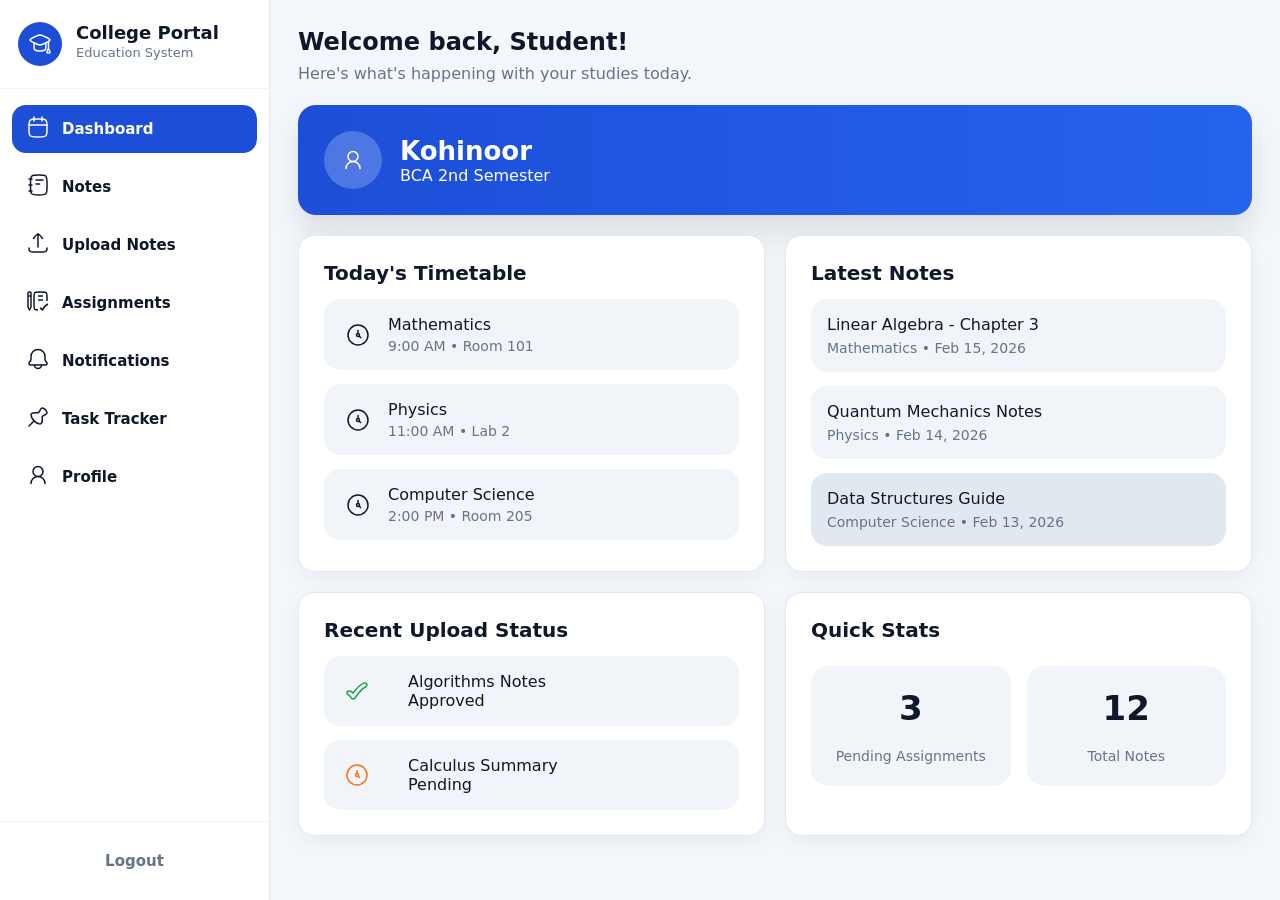
==== commit c9cc73e2: "feat: complete frontend implementation of student notes upload section" ====
--- a/student dashboard section/student_dashboard.html
+++ b/student dashboard section/student_dashboard.html
@@ -314,7 +314,10 @@
 
         <!-- Upload Form Card -->
         <div class="card upload-card">
-            <h2>Upload New Notes</h2>
+            <h2><svg xmlns="http://www.w3.org/2000/svg" viewBox="0 0 24 24" width="24" height="24" color="currentColor" fill="none" stroke="currentColor" stroke-width="1.5" stroke-linecap="round" stroke-linejoin="round">
+    <path d="M2.99994 17C2.99994 17.93 2.99994 18.395 3.10216 18.7765C3.37956 19.8117 4.18821 20.6204 5.22348 20.8978C5.60498 21 6.06997 21 6.99994 21L16.9999 21C17.9299 21 18.3949 21 18.7764 20.8978C19.8117 20.6204 20.6203 19.8117 20.8977 18.7765C20.9999 18.395 20.9999 17.93 20.9999 17"/>
+    <path d="M16.5 7.49993C16.5 7.49993 13.1858 2.99997 12 2.99996C10.8141 2.99995 7.50002 7.49996 7.50002 7.49996M12 3.99996V16"/>
+</svg>Upload New Notes</h2>
 
             <form id="uploadForm">
 
@@ -324,15 +327,28 @@
                 </div>
 
                 <div class="form-group">
-                    <label>Subject</label>
-                    <select id="noteSubject" required>
-                        <option value="">Select subject</option>
-                        <option>Computer Science</option>
-                        <option>Mathematics</option>
-                        <option>Physics</option>
-                        <option>Chemistry</option>
-                    </select>
-                </div>
+    <label>Subject</label>
+
+    <div class="custom-dropdown" id="subjectDropdown">
+        <div class="dropdown-btn">
+            <span class="selected-text">Select subject</span>
+
+            <svg class="dropdown-arrow" width="18" height="18" viewBox="0 0 24 24" fill="none">
+                <path d="M6 9L12 15L18 9" stroke="#64748b" stroke-width="2" stroke-linecap="round" stroke-linejoin="round"/>
+            </svg>
+        </div>
+
+        <div class="dropdown-menu">
+            <div class="dropdown-option">Mathematics</div>
+            <div class="dropdown-option">Physics</div>
+            <div class="dropdown-option">Computer Science</div>
+            <div class="dropdown-option">Chemistry</div>
+            <div class="dropdown-option">Biology</div>
+        </div>
+
+        <input type="hidden" id="noteSubject" required>
+    </div>
+</div>
 
                 <div class="form-group">
                     <label>Description</label>
@@ -371,7 +387,11 @@
 
         <!-- Upload History Card -->
         <div class="card history-card">
-            <h2>Upload History</h2>
+            <h2><svg xmlns="http://www.w3.org/2000/svg" viewBox="0 0 24 24" width="24" height="24" color="currentColor" fill="none" stroke="currentColor" stroke-width="1.5" stroke-linecap="round" stroke-linejoin="round">
+    <path d="M8 17H16"/>
+    <path d="M8 13H12"/>
+    <path d="M13 2.5V3C13 5.82843 13 7.24264 13.8787 8.12132C14.7574 9 16.1716 9 19 9H19.5M20 10.6569V14C20 17.7712 20 19.6569 18.8284 20.8284C17.6569 22 15.7712 22 12 22C8.22876 22 6.34315 22 5.17157 20.8284C4 19.6569 4 17.7712 4 14V9.45584C4 6.21082 4 4.58831 4.88607 3.48933C5.06508 3.26731 5.26731 3.06508 5.48933 2.88607C6.58831 2 8.21082 2 11.4558 2C12.1614 2 12.5141 2 12.8372 2.11401C12.9044 2.13772 12.9702 2.165 13.0345 2.19575C13.3436 2.34355 13.593 2.593 14.0919 3.09188L18.8284 7.82843C19.4065 8.40649 19.6955 8.69552 19.8478 9.06306C20 9.4306 20 9.83935 20 10.6569Z"/>
+</svg>Upload History</h2>
             <div id="historyContainer"></div>
         </div>
 
--- a/student dashboard section/upload_notes_student_dashboard.css
+++ b/student dashboard section/upload_notes_student_dashboard.css
@@ -1,11 +1,20 @@
+/* ================= GLOBAL FIX ================= */
+
+html, body {
+    height: 100%;
+    overflow: hidden;
+}
+
 /* ================= RIGHT SECTION ================= */
 
 .main-content {
-    padding: 0px;
     background: #f5f7fb;
-    min-height: 100vh;
-    flex: 1;
-}
+    height: 100vh;
+    display: flex;
+    flex-direction: column;
+}
+
+/* ================= HEADER ================= */
 
 .top-section h1 {
     font-size: 28px;
@@ -17,50 +26,74 @@
     margin-bottom: 25px;
 }
 
+/* ================= GRID ================= */
+
 .content-grid {
+    flex: 1;
     display: grid;
     grid-template-columns: 2fr 1fr;
     gap: 25px;
-}
-
-/* Cards */
+    overflow: hidden;
+}
+
+/* ================= CARDS ================= */
+
 .card {
     background: #ffffff;
     padding: 25px;
     border-radius: 16px;
     box-shadow: 0 5px 20px rgba(0,0,0,0.05);
-}
-
-/* Form */
+    display: flex;
+    flex-direction: column;
+}
+
+/* ================= FORM ================= */
+
 .form-group {
-    margin-bottom: 18px;
+    margin-bottom: 22px;
 }
 
 .form-group label {
+    font-weight: 600;
+    margin-bottom: 8px;
     display: block;
-    font-weight: 500;
-    margin-bottom: 6px;
 }
 
 .form-group input,
-.form-group select,
 .form-group textarea {
     width: 100%;
-    padding: 10px;
-    border-radius: 8px;
-    border: 1px solid #ddd;
+    padding: 14px 18px;
+    border-radius: 16px;
+    border: 1px solid #dbe2ea;
+    background: #f8fafc;
+    font-size: 15px;
+    transition: 0.2s ease;
     outline: none;
 }
 
+.form-group input:hover,
+.form-group textarea:hover {
+    border-color: #bfc9d4;
+}
+
+.form-group input:focus,
+.form-group textarea:focus {
+    background: #ffffff;
+    border-color: #2d5bff;
+    box-shadow: 0 0 0 3px rgba(45, 91, 255, 0.12);
+}
+
 .form-group textarea {
+    height: 100px;
     resize: none;
-    height: 80px;
-}
+}
+
+/* ================= UPLOAD BOX ================= */
 
 .upload-box {
     border: 2px dashed #cbd5e1;
-    border-radius: 12px;
-    padding: 30px;
+    border-radius: 16px;
+    padding: 40px 20px;
     text-align: center;
     cursor: pointer;
     margin-bottom: 20px;
@@ -68,89 +101,177 @@
 }
 
 .upload-box:hover {
-    background: #f1f5ff;
-}
+    background: #f8faff;
+    border-color: #2d5bff;
+}
+
+/* ================= BUTTON ================= */
 
 .primary-btn {
     width: 100%;
-    padding: 12px;
+    padding: 14px;
     background: #2d5bff;
     color: white;
     border: none;
+    border-radius: 12px;
+    font-weight: 600;
+    cursor: pointer;
+    transition: 0.2s ease;
+}
+
+.primary-btn:hover {
+    background: #1f45e6;
+}
+
+/* ================= CUSTOM DROPDOWN ================= */
+
+.custom-dropdown {
+    position: relative;
+    width: 100%;
+}
+
+.dropdown-btn {
+    padding: 14px 18px;
+    border-radius: 16px;
+    border: 1px solid #dbe2ea;
+    background: #f8fafc;
+    display: flex;
+    justify-content: space-between;
+    align-items: center;
+    cursor: pointer;
+    transition: 0.2s ease;
+}
+
+.dropdown-btn:hover {
+    border-color: #bfc9d4;
+}
+
+.custom-dropdown.active .dropdown-btn {
+    background: #ffffff;
+    border-color: #2d5bff;
+    box-shadow: 0 0 0 3px rgba(45, 91, 255, 0.12);
+}
+
+.dropdown-menu {
+    position: absolute;
+    width: 100%;
+    background: #ffffff;
+    border-radius: 16px;
+    margin-top: 8px;
+    box-shadow: 0 12px 30px rgba(0, 0, 0, 0.08);
+    padding: 8px;
+    display: none;
+    z-index: 999;
+}
+
+.custom-dropdown.active .dropdown-menu {
+    display: block;
+}
+
+.dropdown-option {
+    padding: 12px 14px;
     border-radius: 10px;
-    font-weight: 600;
-    cursor: pointer;
-}
-
-/* History Items */
+    cursor: pointer;
+}
+
+.dropdown-option:hover {
+    background: #eef2ff;
+}
+
+/* ================= HISTORY SECTION ================= */
+
+.history-card {
+    overflow: hidden;
+}
+
+#historyContainer {
+    flex: 1;
+    overflow-y: auto;
+    padding-right: 6px;
+}
+
+/* Scrollbar */
+#historyContainer::-webkit-scrollbar {
+    width: 6px;
+}
+
+#historyContainer::-webkit-scrollbar-thumb {
+    background: #cbd5e1;
+    border-radius: 10px;
+}
+
+/* ================= HISTORY ITEMS ================= */
+
 .history-item {
-    background: #f8fafc;
-    padding: 15px;
-    border-radius: 12px;
-    margin-bottom: 15px;
-}
-
-.history-item h4 {
-    margin-bottom: 4px;
+    background: #f1f5f9;
+    padding: 20px 24px;
+    border-radius: 16px;
+    margin-bottom: 18px;
+    transition: 0.2s ease;
+}
+
+.history-item:hover {
+    background: #e8eef7;
+}
+
+.history-top {
+    display: grid;
+    grid-template-columns: 1fr auto;
+    align-items: center;
+    gap: 12px;
+    margin-bottom: 6px;
+}
+
+.history-top h4 {
+    margin: 0;
+    font-weight: 600;
+    font-size: 16px;
 }
 
 .history-item small {
-    color: #6c757d;
-}
+    color: #64748b;
+    font-size: 14px;
+}
+
+/* ================= STATUS TEXT ================= */
 
 .status {
-    font-weight: 500;
-    float: right;
-}
-
-.approved { color: green; }
-.pending { color: orange; }
-.rejected { color: red; }
-
-
-
-
-
-
-
-.upload-box {
-    border: 2px dashed #cbd5e1;
-    border-radius: 16px;
-    padding: 40px 20px;
-    text-align: center;
-    cursor: pointer;
-    transition: 0.3s;
-}
-
-.upload-box:hover {
-    background: #f8faff;
-    border-color: #2d5bff;
-}
-
-.upload-icon {
-    margin-bottom: 15px;
-    display: flex;
-    justify-content: center;
-    align-items: center;
-    min-height: 60px; /* Space reserved for SVG */
-}
-
-.upload-text {
-    font-weight: 500;
-    margin-bottom: 5px;
-}
-
-.upload-subtext {
-    color: #6c757d;
     font-size: 14px;
-}
-
-
-
-
-
-
-.upload-card h2{
-    font-weight: 500;
-
-}+    font-weight: 600;
+    white-space: nowrap;
+}
+
+.approved { color: #16a34a; }
+.pending  { color: #f59e0b; }
+.rejected { color: #ef4444; }
+
+
+
+
+.card h2{
+    margin-bottom:20px ;
+}
+
+.upload-card svg{
+    margin-right: 10px;
+    color: #1f45e6;
+}
+.history-card svg{
+    margin-right: 10px;
+    color: #1f45e6;
+}
+
+
+
+
+
+.status{
+    margin-right: 20px;
+}
+
+.card h2{
+    font-weight: 600;
+}
+
+
+
